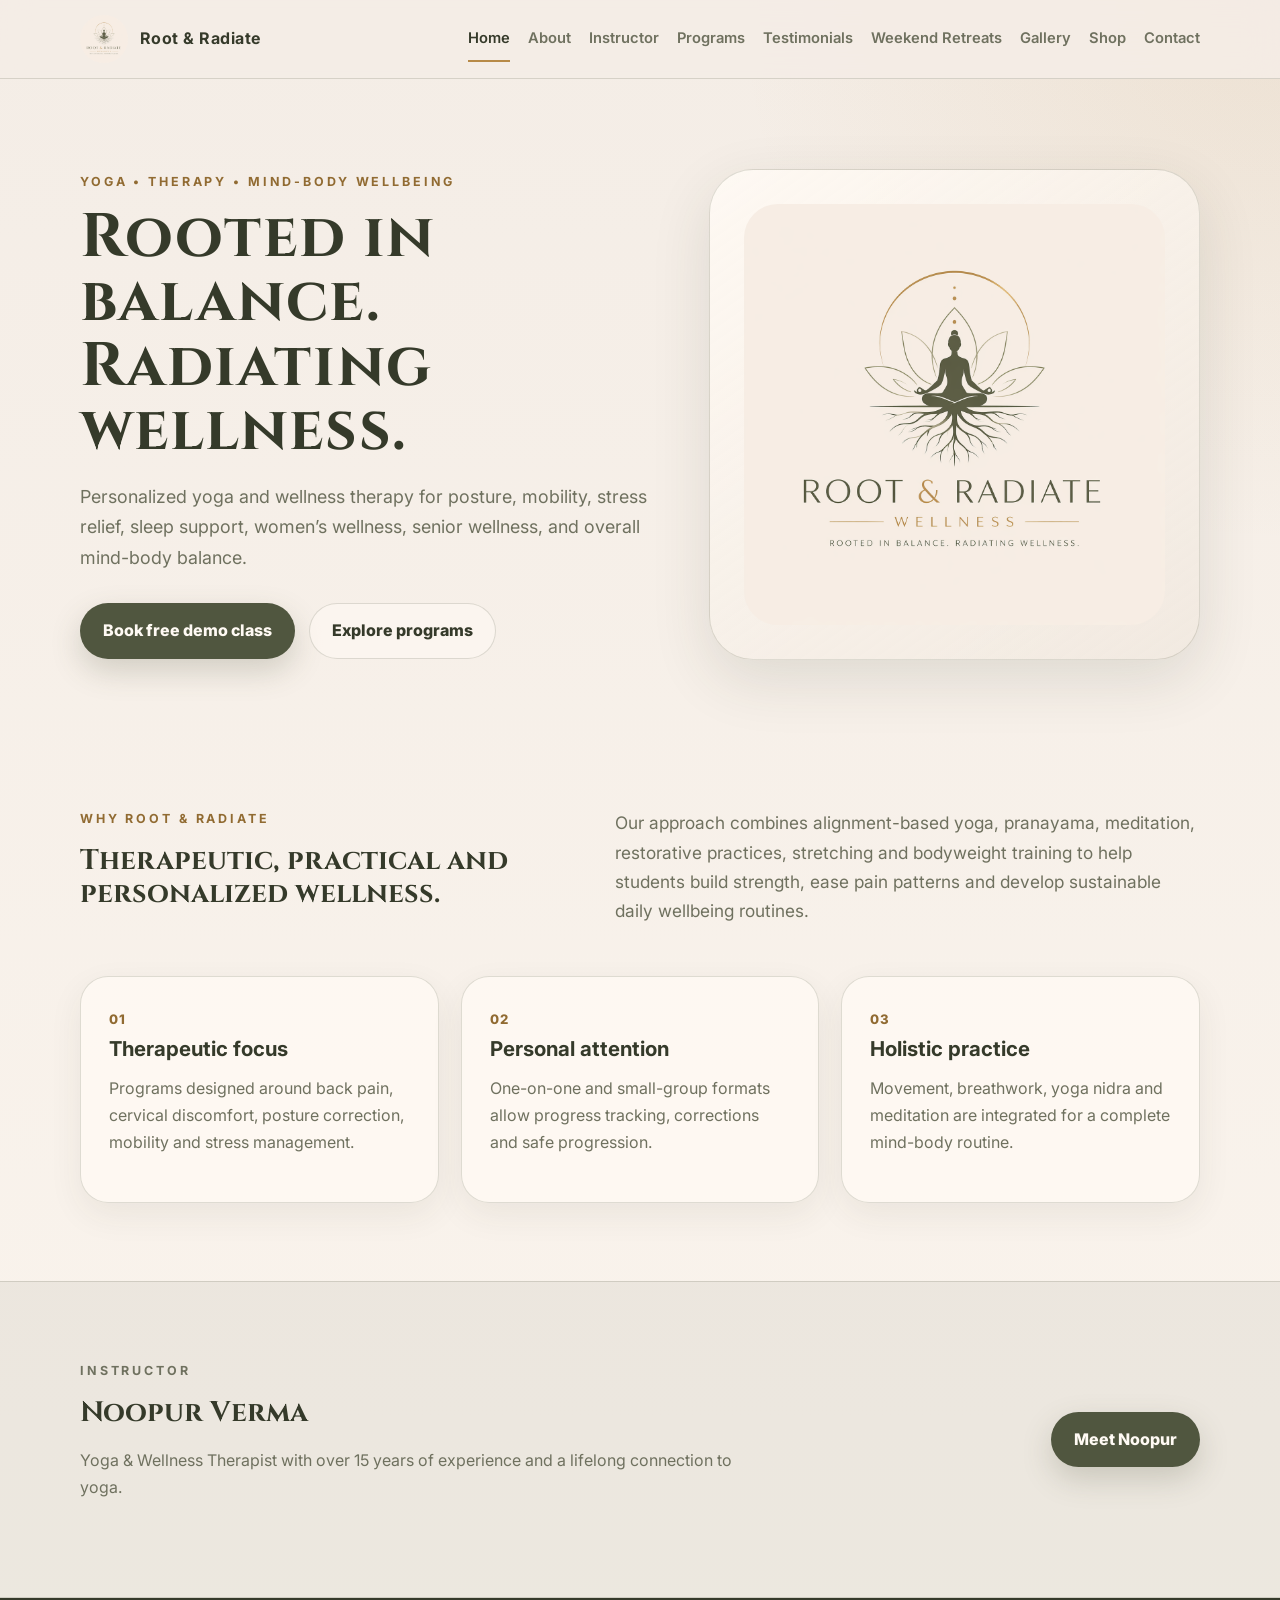
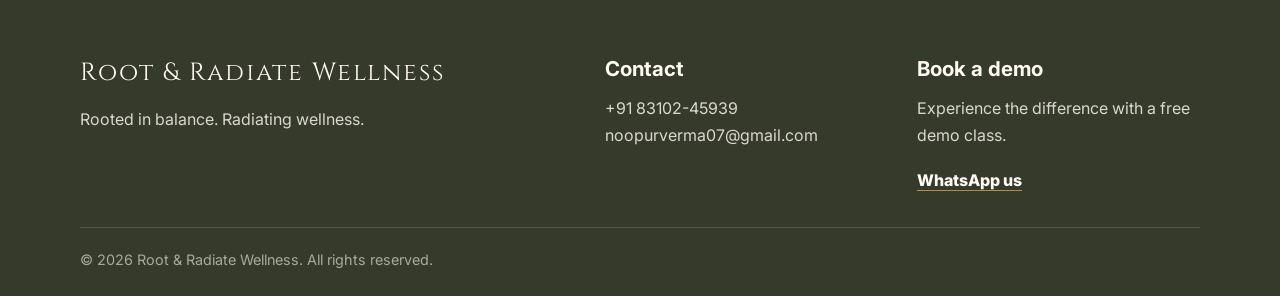
==== index.html @ 005d0e10 "RRW site" ====
<!doctype html>
<html lang="en">
<head>
  <meta charset="utf-8" />
  <meta name="viewport" content="width=device-width, initial-scale=1" />
  <title>Home | Root & Radiate Wellness</title>
  <meta name="description" content="Root & Radiate Wellness - therapeutic yoga and wellness therapy in Bangalore." />
  <link rel="preconnect" href="https://fonts.googleapis.com">
  <link rel="preconnect" href="https://fonts.gstatic.com" crossorigin>
  <link href="https://fonts.googleapis.com/css2?family=Cinzel:wght@400;500;600&family=Inter:wght@400;500;600;700&display=swap" rel="stylesheet">
  <link rel="icon" type="image/png" href="assets/logo.png" />
  <link rel="stylesheet" href="assets/styles.css" />
</head>
<body data-current-page="index.html">
  <header class="site-header">
    <div class="container nav-shell">
      <a class="brand" href="index.html" aria-label="Root & Radiate Wellness home">
        <img src="assets/logo.png" alt="Root & Radiate Wellness logo" />
        <span>Root & Radiate</span>
      </a>
      <button class="menu-toggle" type="button" aria-label="Toggle navigation" aria-expanded="false">
        <span></span><span></span><span></span>
      </button>
      <nav class="site-nav" aria-label="Primary navigation">
        <a class="nav-link" href="index.html" data-page="index.html">Home</a><a class="nav-link" href="about.html" data-page="about.html">About</a><a class="nav-link" href="instructor.html" data-page="instructor.html">Instructor</a><a class="nav-link" href="programs.html" data-page="programs.html">Programs</a><a class="nav-link" href="testimonials.html" data-page="testimonials.html">Testimonials</a><a class="nav-link" href="retreats.html" data-page="retreats.html">Weekend Retreats</a><a class="nav-link" href="gallery.html" data-page="gallery.html">Gallery</a><a class="nav-link" href="shop.html" data-page="shop.html">Shop</a><a class="nav-link" href="contact.html" data-page="contact.html">Contact</a>
      </nav>
    </div>
  </header>

  <main>
  <section class="hero section-large">
    <div class="container hero-grid">
      <div class="hero-copy reveal">
        <p class="eyebrow">Yoga • Therapy • Mind-body wellbeing</p>
        <h1>Rooted in balance. Radiating wellness.</h1>
        <p class="lead">Personalized yoga and wellness therapy for posture, mobility, stress relief, sleep support, women’s wellness, senior wellness, and overall mind-body balance.</p>
        <div class="button-row">
          <a class="btn primary" href="contact.html">Book free demo class</a>
          <a class="btn secondary" href="programs.html">Explore programs</a>
        </div>
      </div>
      <div class="hero-card reveal delay-1">
        <img src="assets/logo.png" alt="Root & Radiate Wellness brand mark" />
      </div>
    </div>
  </section>

  <section class="section">
    <div class="container split-intro">
      <div>
        <p class="eyebrow">Why Root & Radiate</p>
        <h2>Therapeutic, practical and personalized wellness.</h2>
      </div>
      <p>Our approach combines alignment-based yoga, pranayama, meditation, restorative practices, stretching and bodyweight training to help students build strength, ease pain patterns and develop sustainable daily wellbeing routines.</p>
    </div>
    <div class="container card-grid three">
      <article class="feature-card reveal"><span>01</span><h3>Therapeutic focus</h3><p>Programs designed around back pain, cervical discomfort, posture correction, mobility and stress management.</p></article>
      <article class="feature-card reveal delay-1"><span>02</span><h3>Personal attention</h3><p>One-on-one and small-group formats allow progress tracking, corrections and safe progression.</p></article>
      <article class="feature-card reveal delay-2"><span>03</span><h3>Holistic practice</h3><p>Movement, breathwork, yoga nidra and meditation are integrated for a complete mind-body routine.</p></article>
    </div>
  </section>

  <section class="section band">
    <div class="container band-grid">
      <div>
        <p class="eyebrow">Instructor</p>
        <h2>Noopur Verma</h2>
        <p>Yoga & Wellness Therapist with over 15 years of experience and a lifelong connection to yoga.</p>
      </div>
      <a class="btn primary" href="instructor.html">Meet Noopur</a>
    </div>
  </section>

  </main>

  <footer class="site-footer">
    <div class="container footer-grid">
      <div>
        <div class="footer-brand">Root & Radiate Wellness</div>
        <p>Rooted in balance. Radiating wellness.</p>
      </div>
      <div>
        <h3>Contact</h3>
        <p><a href="tel:+918310245939">+91 83102-45939</a><br><a href="mailto:noopurverma07@gmail.com">noopurverma07@gmail.com</a></p>
      </div>
      <div>
        <h3>Book a demo</h3>
        <p>Experience the difference with a free demo class.</p>
        <a class="footer-cta" href="https://wa.me/918310245939?text=Hi%20Noopur%2C%20I%20would%20like%20to%20book%20a%20free%20demo%20class." target="_blank" rel="noopener">WhatsApp us</a>
      </div>
    </div>
    <div class="container copyright">© <span id="year"></span> Root & Radiate Wellness. All rights reserved.</div>
  </footer>
  <script src="assets/script.js"></script>
</body>
</html>
---- assets/styles.css ----
:root {
  --bg: #f4ede6;
  --paper: #fffaf4;
  --paper-2: #efe6dc;
  --olive: #50563f;
  --olive-dark: #353a2a;
  --olive-soft: #dfe2d3;
  --gold: #b78a47;
  --gold-dark: #916b32;
  --text: #2d3027;
  --muted: #6f715f;
  --line: rgba(80, 86, 63, 0.18);
  --shadow: 0 20px 60px rgba(53, 58, 42, 0.12);
  --radius: 28px;
}

* { box-sizing: border-box; }
html { scroll-behavior: smooth; }
body {
  margin: 0;
  font-family: Inter, system-ui, -apple-system, BlinkMacSystemFont, "Segoe UI", sans-serif;
  color: var(--text);
  background:
    radial-gradient(circle at top right, rgba(183, 138, 71, 0.12), transparent 34rem),
    linear-gradient(180deg, var(--bg) 0%, #fbf5ee 100%);
  line-height: 1.7;
}
a { color: inherit; text-decoration: none; }
img { max-width: 100%; display: block; }
.container { width: min(1120px, calc(100% - 40px)); margin: 0 auto; }
.narrow { width: min(820px, calc(100% - 40px)); }

.site-header {
  position: sticky;
  top: 0;
  z-index: 20;
  background: rgba(244, 237, 230, 0.9);
  backdrop-filter: blur(16px);
  border-bottom: 1px solid var(--line);
}
.nav-shell { display: flex; align-items: center; justify-content: space-between; min-height: 78px; gap: 24px; }
.brand { display: flex; align-items: center; gap: 12px; font-weight: 700; color: var(--olive-dark); }
.brand img { width: 48px; height: 48px; object-fit: contain; border-radius: 50%; }
.brand span { letter-spacing: .03em; }
.site-nav { display: flex; align-items: center; gap: 18px; }
.nav-link { font-size: 0.92rem; color: var(--muted); font-weight: 600; position: relative; }
.nav-link:hover, .nav-link.active { color: var(--olive-dark); }
.nav-link.active::after {
  content: ""; position: absolute; left: 0; right: 0; bottom: -10px; height: 2px; background: var(--gold);
}
.menu-toggle { display: none; border: 0; background: transparent; cursor: pointer; padding: 8px; }
.menu-toggle span { display: block; width: 24px; height: 2px; background: var(--olive); margin: 5px 0; }

.section-large { padding: 90px 0 70px; }
.section { padding: 78px 0; }
.hero-grid { display: grid; grid-template-columns: 1.08fr .92fr; align-items: center; gap: 52px; }
.hero-copy h1, .page-hero h1, h2 {
  font-family: Cinzel, Georgia, serif;
  color: var(--olive-dark);
  line-height: 1.1;
  margin: 0 0 18px;
}
.hero-copy h1 { font-size: clamp(3rem, 8vw, 6.8rem); letter-spacing: .03em; }
.page-hero h1 { font-size: clamp(2.5rem, 6vw, 5.5rem); letter-spacing: .03em; }
h2 { font-size: clamp(1.8rem, 3vw, 3rem); }
h3 { color: var(--olive-dark); margin: 0 0 8px; font-size: 1.12rem; }
p { margin: 0 0 18px; }
.lead { font-size: clamp(1.08rem, 2vw, 1.28rem); color: var(--muted); max-width: 720px; }
.eyebrow { text-transform: uppercase; letter-spacing: .23em; font-size: .78rem; color: var(--gold-dark); font-weight: 700; margin-bottom: 14px; }
.button-row { display: flex; gap: 14px; flex-wrap: wrap; margin-top: 30px; }
.btn { display: inline-flex; align-items: center; justify-content: center; border-radius: 999px; padding: 13px 22px; font-weight: 800; transition: .25s ease; border: 1px solid transparent; }
.btn.primary { background: var(--olive); color: #fffaf4; box-shadow: 0 12px 30px rgba(80, 86, 63, .22); }
.btn.primary:hover { background: var(--olive-dark); transform: translateY(-2px); }
.btn.secondary { color: var(--olive-dark); border-color: var(--line); background: rgba(255, 250, 244, .55); }
.btn.secondary:hover { border-color: var(--gold); transform: translateY(-2px); }
.btn.full { width: 100%; }
.hero-card {
  border: 1px solid var(--line);
  background: linear-gradient(145deg, rgba(255,250,244,.9), rgba(239,230,220,.65));
  border-radius: 44px;
  padding: 34px;
  box-shadow: var(--shadow);
}
.hero-card img { border-radius: 34px; }

.page-hero { padding: 92px 0 54px; text-align: center; }
.page-hero .lead { margin-inline: auto; }
.split-intro { display: grid; grid-template-columns: .9fr 1.1fr; gap: 56px; align-items: start; margin-bottom: 32px; }
.split-intro > p { color: var(--muted); font-size: 1.08rem; }
.card-grid { display: grid; gap: 22px; }
.card-grid.three { grid-template-columns: repeat(3, 1fr); }
.card-grid.two { grid-template-columns: repeat(2, 1fr); }
.feature-card, .testimonial-card, .retreat-card, .shop-card, .content-panel, .profile-card, .contact-form, .note-box {
  background: rgba(255,250,244,.78);
  border: 1px solid var(--line);
  border-radius: var(--radius);
  padding: 28px;
  box-shadow: 0 12px 34px rgba(53, 58, 42, .07);
}
.feature-card span, .shop-card span { color: var(--gold-dark); font-weight: 800; letter-spacing: .08em; font-size: .82rem; text-transform: uppercase; }
.feature-card p, .testimonial-card p, .retreat-card p, .shop-card p, .content-panel p { color: var(--muted); }
.band { background: rgba(80, 86, 63, .08); border-top: 1px solid var(--line); border-bottom: 1px solid var(--line); }
.band-grid { display: flex; align-items: center; justify-content: space-between; gap: 24px; }
.band-grid p { color: var(--muted); max-width: 680px; }
.content-grid { display: grid; grid-template-columns: 1fr 1fr; gap: 26px; align-items: start; }
.content-panel.soft { background: rgba(223, 226, 211, .52); }
.check-list { margin: 0; padding: 0; list-style: none; }
.check-list li { padding: 10px 0 10px 34px; position: relative; border-bottom: 1px solid var(--line); }
.check-list li::before { content: "•"; color: var(--gold); font-size: 2rem; position: absolute; left: 4px; top: -2px; }
.instructor-grid { grid-template-columns: .78fr 1.22fr; }
.profile-card { text-align: center; position: sticky; top: 104px; }
.profile-card img { width: 220px; margin: 0 auto 24px; border-radius: 28px; }
.pill-wrap { display: flex; gap: 10px; flex-wrap: wrap; margin: 12px 0 28px; }
.pill-wrap span { border: 1px solid var(--line); background: rgba(244,237,230,.75); border-radius: 999px; padding: 8px 12px; color: var(--olive-dark); font-size: .92rem; }
.program-list { display: grid; gap: 18px; }
.program-card { display: flex; align-items: center; justify-content: space-between; gap: 28px; padding: 28px; border-radius: var(--radius); background: rgba(255,250,244,.82); border: 1px solid var(--line); box-shadow: 0 12px 30px rgba(53, 58, 42, .06); }
.program-card p { color: var(--muted); margin-bottom: 0; }
.program-card a { color: var(--gold-dark); font-weight: 800; white-space: nowrap; }
.testimonial-card p { font-size: 1.08rem; }
.testimonial-card span { color: var(--gold-dark); font-weight: 700; }
.note-box { margin-top: 24px; color: var(--muted); }
.shop-grid { display: grid; grid-template-columns: repeat(3, 1fr); gap: 22px; }
.shop-card small { display: block; color: var(--olive-dark); font-weight: 700; margin-top: 14px; }
.shop-card.phase { background: rgba(223, 226, 211, .52); }
.contact-grid { display: grid; grid-template-columns: .9fr 1.1fr; gap: 28px; }
.contact-list { display: grid; gap: 12px; margin-top: 28px; }
.contact-list a { padding: 18px; border: 1px solid var(--line); border-radius: 18px; background: rgba(244,237,230,.55); display: flex; justify-content: space-between; gap: 16px; }
.contact-list span { color: var(--muted); }
.contact-form { display: grid; gap: 16px; }
label { display: grid; gap: 7px; color: var(--olive-dark); font-weight: 800; }
input, textarea, select { width: 100%; border: 1px solid var(--line); border-radius: 16px; padding: 13px 14px; background: #fffaf4; color: var(--text); font: inherit; }
input:focus, textarea:focus, select:focus { outline: 2px solid rgba(183, 138, 71, .28); border-color: var(--gold); }
.site-footer { background: var(--olive-dark); color: rgba(255,250,244,.82); padding: 54px 0 24px; }
.footer-grid { display: grid; grid-template-columns: 1.4fr .8fr .8fr; gap: 30px; }
.footer-brand { font-family: Cinzel, Georgia, serif; color: #fffaf4; font-size: 1.55rem; letter-spacing: .08em; margin-bottom: 12px; }
.site-footer h3 { color: #fffaf4; }
.footer-cta { color: #fffaf4; border-bottom: 1px solid var(--gold); font-weight: 800; }
.copyright { border-top: 1px solid rgba(255,250,244,.14); margin-top: 32px; padding-top: 20px; color: rgba(255,250,244,.58); font-size: .9rem; }
.reveal { opacity: 0; transform: translateY(18px); transition: opacity .65s ease, transform .65s ease; }
.reveal.visible { opacity: 1; transform: translateY(0); }
.delay-1 { transition-delay: .12s; }
.delay-2 { transition-delay: .22s; }

@media (max-width: 920px) {
  .menu-toggle { display: block; }
  .site-nav { position: absolute; left: 20px; right: 20px; top: 78px; display: none; flex-direction: column; align-items: stretch; padding: 18px; background: #fffaf4; border: 1px solid var(--line); border-radius: 22px; box-shadow: var(--shadow); }
  .site-nav.open { display: flex; }
  .nav-link { padding: 10px 8px; }
  .nav-link.active::after { display: none; }
  .hero-grid, .split-intro, .content-grid, .instructor-grid, .contact-grid { grid-template-columns: 1fr; }
  .card-grid.three, .shop-grid { grid-template-columns: 1fr 1fr; }
  .profile-card { position: static; }
}
@media (max-width: 640px) {
  .container, .narrow { width: min(100% - 28px, 1120px); }
  .section-large { padding: 54px 0; }
  .section { padding: 54px 0; }
  .page-hero { padding: 64px 0 34px; }
  .hero-copy h1 { font-size: 3rem; }
  .button-row, .band-grid, .program-card, .contact-list a { flex-direction: column; align-items: stretch; }
  .card-grid.two, .card-grid.three, .shop-grid, .footer-grid { grid-template-columns: 1fr; }
  .hero-card { padding: 18px; border-radius: 28px; }
  .hero-card img { border-radius: 22px; }
}


/* Gallery page */
.gallery-grid {
  display: grid;
  grid-template-columns: repeat(3, 1fr);
  gap: 22px;
}
.gallery-card {
  overflow: hidden;
  border-radius: var(--radius);
  border: 1px solid var(--line);
  background: rgba(255,250,244,.82);
  box-shadow: 0 12px 34px rgba(53, 58, 42, .07);
}
.gallery-card.large {
  grid-column: span 2;
}
.gallery-placeholder {
  min-height: 260px;
  display: grid;
  place-items: center;
  background:
    radial-gradient(circle at 30% 20%, rgba(183,138,71,.28), transparent 32%),
    linear-gradient(135deg, rgba(80,86,63,.22), rgba(244,237,230,.8));
  color: var(--olive-dark);
  font-family: Cinzel, Georgia, serif;
  font-size: clamp(1.4rem, 3vw, 2.4rem);
  letter-spacing: .08em;
  text-align: center;
  padding: 24px;
}
.gallery-placeholder.soft {
  background:
    radial-gradient(circle at 70% 18%, rgba(80,86,63,.18), transparent 34%),
    linear-gradient(135deg, rgba(244,237,230,.9), rgba(223,226,211,.68));
}
.gallery-caption {
  padding: 24px;
}
.gallery-caption p {
  color: var(--muted);
  margin-bottom: 0;
}
@media (max-width: 920px) {
  .gallery-grid { grid-template-columns: repeat(2, 1fr); }
  .gallery-card.large { grid-column: span 1; }
}
@media (max-width: 640px) {
  .gallery-grid { grid-template-columns: 1fr; }
  .gallery-placeholder { min-height: 210px; }
}

/* === Heading size override === */

.hero-copy h1 {
  font-size: clamp(2.2rem, 4.8vw, 4rem) !important;
  line-height: 1.05;
  letter-spacing: 0.02em;
}

.page-hero h1 {
  font-size: clamp(1.85rem, 3.4vw, 2.8rem) !important;
  line-height: 1.12;
  letter-spacing: 0.02em;
  max-width: 760px;
  margin-left: auto;
  margin-right: auto;
}

h1 {
  font-size: clamp(1.85rem, 3.4vw, 2.8rem);
}

h2 {
  font-size: clamp(1.45rem, 2.2vw, 2rem) !important;
  line-height: 1.18;
}

h3 {
  font-size: clamp(1.15rem, 1.6vw, 1.45rem);
}

.lead {
  font-size: clamp(1rem, 1.4vw, 1.2rem);
}

@media (max-width: 640px) {
  .hero-copy h1 {
    font-size: 2.15rem !important;
  }

  .page-hero h1,
  h1 {
    font-size: 1.8rem !important;
  }

  h2 {
    font-size: 1.45rem !important;
  }

  h3 {
    font-size: 1.15rem;
  }
}

/* Real photo gallery */
.gallery-section-head {
  display: flex;
  justify-content: space-between;
  gap: 24px;
  align-items: end;
  margin-bottom: 32px;
}

.gallery-section-head p {
  max-width: 780px;
  color: var(--muted);
}

.gallery-count {
  flex: 0 0 auto;
  border: 1px solid var(--line);
  border-radius: 999px;
  padding: 10px 16px;
  color: var(--olive-dark);
  background: rgba(255, 250, 244, 0.82);
  font-weight: 600;
}

.gallery-photo-grid {
  display: grid;
  grid-template-columns: repeat(4, 1fr);
  gap: 18px;
}

.photo-card {
  margin: 0;
  overflow: hidden;
  border-radius: 24px;
  border: 1px solid var(--line);
  background: rgba(255, 250, 244, 0.88);
  box-shadow: 0 12px 28px rgba(53, 58, 42, 0.07);
}

.photo-button {
  width: 100%;
  display: block;
  padding: 0;
  border: 0;
  background: transparent;
  cursor: pointer;
  overflow: hidden;
}

.photo-card img {
  width: 100%;
  aspect-ratio: 4 / 5;
  object-fit: cover;
  display: block;
  transition: transform 0.35s ease, filter 0.35s ease;
}

.photo-card:hover img {
  transform: scale(1.045);
  filter: brightness(0.96);
}

.photo-card figcaption {
  padding: 12px 14px 14px;
  font-size: 0.9rem;
  color: var(--muted);
}

.gallery-lightbox {
  position: fixed;
  inset: 0;
  z-index: 999;
  display: none;
  align-items: center;
  justify-content: center;
  padding: 72px 24px 32px;
  background: rgba(28, 31, 24, 0.86);
}

.gallery-lightbox.active {
  display: flex;
}

.gallery-lightbox figure {
  margin: 0;
  max-width: min(92vw, 980px);
  max-height: 86vh;
  text-align: center;
}

.gallery-lightbox img {
  max-width: 100%;
  max-height: 78vh;
  object-fit: contain;
  border-radius: 24px;
  box-shadow: 0 24px 70px rgba(0, 0, 0, 0.35);
}

.gallery-lightbox figcaption {
  margin-top: 14px;
  color: #fffaf4;
  font-size: 0.95rem;
}

.lightbox-close,
.lightbox-nav {
  position: absolute;
  border: 1px solid rgba(255, 250, 244, 0.35);
  background: rgba(255, 250, 244, 0.12);
  color: #fffaf4;
  cursor: pointer;
  transition: background 0.2s ease, transform 0.2s ease;
}

.lightbox-close:hover,
.lightbox-nav:hover {
  background: rgba(255, 250, 244, 0.22);
  transform: scale(1.04);
}

.lightbox-close {
  top: 22px;
  right: 24px;
  width: 44px;
  height: 44px;
  border-radius: 50%;
  font-size: 2rem;
  line-height: 1;
}

.lightbox-nav {
  top: 50%;
  transform: translateY(-50%);
  width: 48px;
  height: 64px;
  border-radius: 999px;
  font-size: 3rem;
  line-height: 1;
}

.lightbox-nav:hover {
  transform: translateY(-50%) scale(1.04);
}

.lightbox-prev {
  left: 24px;
}

.lightbox-next {
  right: 24px;
}

.no-scroll {
  overflow: hidden;
}

@media (max-width: 980px) {
  .gallery-photo-grid {
    grid-template-columns: repeat(3, 1fr);
  }
}

@media (max-width: 720px) {
  .gallery-section-head {
    flex-direction: column;
    align-items: flex-start;
  }

  .gallery-photo-grid {
    grid-template-columns: repeat(2, 1fr);
    gap: 14px;
  }

  .photo-card {
    border-radius: 18px;
  }

  .photo-card figcaption {
    font-size: 0.82rem;
  }

  .lightbox-nav {
    width: 42px;
    height: 54px;
    font-size: 2.5rem;
  }

  .lightbox-prev {
    left: 10px;
  }

  .lightbox-next {
    right: 10px;
  }
}

@media (max-width: 460px) {
  .gallery-photo-grid {
    grid-template-columns: 1fr;
  }
}

/* === End heading size override === */
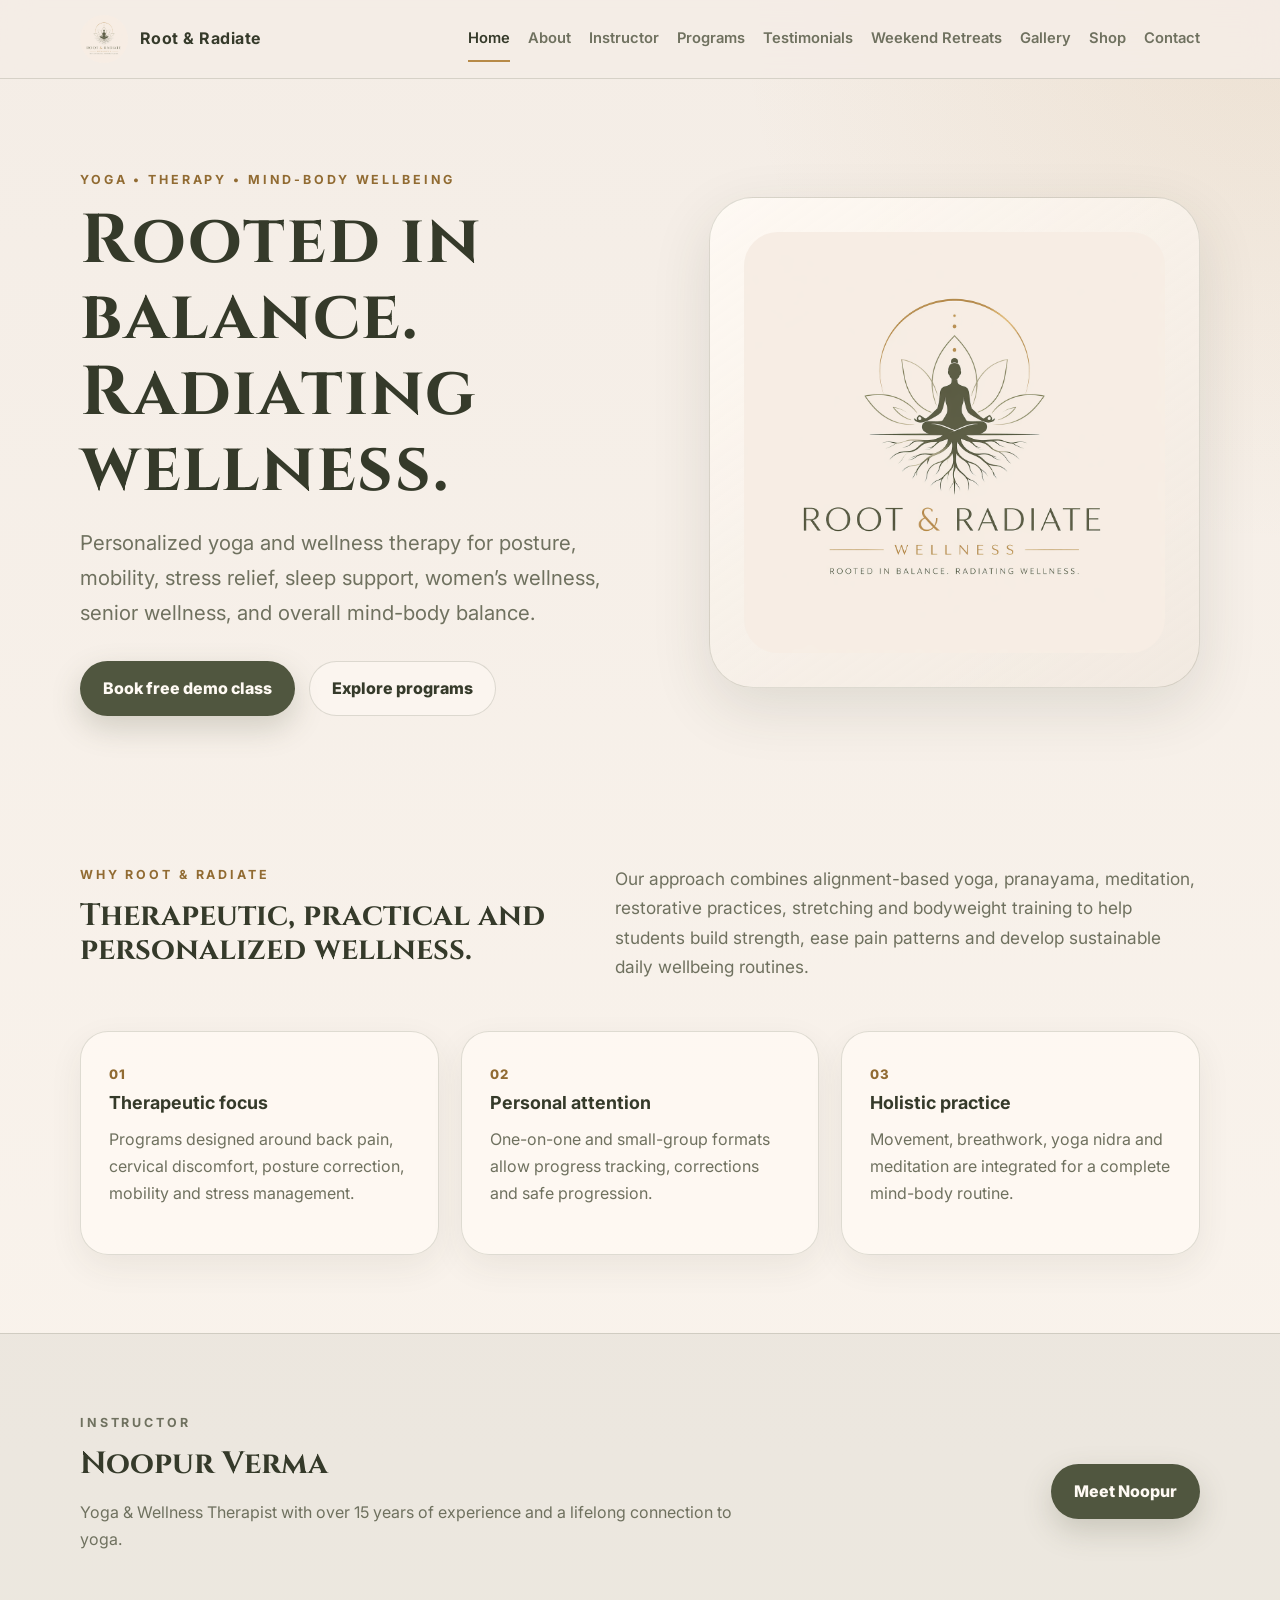
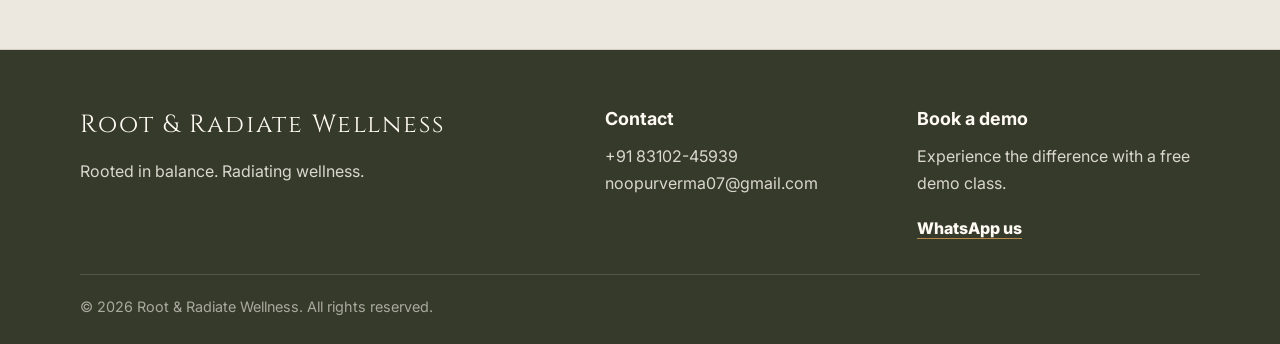
==== commit e81afa2e: "fixing google search" ====
--- a/index.html
+++ b/index.html
@@ -5,6 +5,8 @@
   <meta name="viewport" content="width=device-width, initial-scale=1" />
   <title>Home | Root & Radiate Wellness</title>
   <meta name="description" content="Root & Radiate Wellness - therapeutic yoga and wellness therapy in Bangalore." />
+  <meta name="robots" content="index, follow">
+  <link rel="canonical" href="https://www.rootandradiatewellness.com/">
   <link rel="preconnect" href="https://fonts.googleapis.com">
   <link rel="preconnect" href="https://fonts.gstatic.com" crossorigin>
   <link href="https://fonts.googleapis.com/css2?family=Cinzel:wght@400;500;600&family=Inter:wght@400;500;600;700&display=swap" rel="stylesheet">
--- a/assets/styles.css
+++ b/assets/styles.css
@@ -1,4 +1,3 @@
-
 :root {
   --bg: #f4ede6;
   --paper: #fffaf4;
@@ -15,8 +14,14 @@
   --radius: 28px;
 }
 
-* { box-sizing: border-box; }
-html { scroll-behavior: smooth; }
+* {
+  box-sizing: border-box;
+}
+
+html {
+  scroll-behavior: smooth;
+}
+
 body {
   margin: 0;
   font-family: Inter, system-ui, -apple-system, BlinkMacSystemFont, "Segoe UI", sans-serif;
@@ -26,10 +31,25 @@
     linear-gradient(180deg, var(--bg) 0%, #fbf5ee 100%);
   line-height: 1.7;
 }
-a { color: inherit; text-decoration: none; }
-img { max-width: 100%; display: block; }
-.container { width: min(1120px, calc(100% - 40px)); margin: 0 auto; }
-.narrow { width: min(820px, calc(100% - 40px)); }
+
+a {
+  color: inherit;
+  text-decoration: none;
+}
+
+img {
+  max-width: 100%;
+  display: block;
+}
+
+.container {
+  width: min(1120px, calc(100% - 40px));
+  margin: 0 auto;
+}
+
+.narrow {
+  width: min(820px, calc(100% - 40px));
+}
 
 .site-header {
   position: sticky;
@@ -39,234 +59,463 @@
   backdrop-filter: blur(16px);
   border-bottom: 1px solid var(--line);
 }
-.nav-shell { display: flex; align-items: center; justify-content: space-between; min-height: 78px; gap: 24px; }
-.brand { display: flex; align-items: center; gap: 12px; font-weight: 700; color: var(--olive-dark); }
-.brand img { width: 48px; height: 48px; object-fit: contain; border-radius: 50%; }
-.brand span { letter-spacing: .03em; }
-.site-nav { display: flex; align-items: center; gap: 18px; }
-.nav-link { font-size: 0.92rem; color: var(--muted); font-weight: 600; position: relative; }
-.nav-link:hover, .nav-link.active { color: var(--olive-dark); }
+
+.nav-shell {
+  display: flex;
+  align-items: center;
+  justify-content: space-between;
+  min-height: 78px;
+  gap: 24px;
+}
+
+.brand {
+  display: flex;
+  align-items: center;
+  gap: 12px;
+  font-weight: 700;
+  color: var(--olive-dark);
+}
+
+.brand img {
+  width: 48px;
+  height: 48px;
+  object-fit: contain;
+  border-radius: 50%;
+}
+
+.brand span {
+  letter-spacing: 0.03em;
+}
+
+.site-nav {
+  display: flex;
+  align-items: center;
+  gap: 18px;
+}
+
+.nav-link {
+  font-size: 0.92rem;
+  color: var(--muted);
+  font-weight: 600;
+  position: relative;
+}
+
+.nav-link:hover,
+.nav-link.active {
+  color: var(--olive-dark);
+}
+
 .nav-link.active::after {
-  content: ""; position: absolute; left: 0; right: 0; bottom: -10px; height: 2px; background: var(--gold);
-}
-.menu-toggle { display: none; border: 0; background: transparent; cursor: pointer; padding: 8px; }
-.menu-toggle span { display: block; width: 24px; height: 2px; background: var(--olive); margin: 5px 0; }
-
-.section-large { padding: 90px 0 70px; }
-.section { padding: 78px 0; }
-.hero-grid { display: grid; grid-template-columns: 1.08fr .92fr; align-items: center; gap: 52px; }
-.hero-copy h1, .page-hero h1, h2 {
+  content: "";
+  position: absolute;
+  left: 0;
+  right: 0;
+  bottom: -10px;
+  height: 2px;
+  background: var(--gold);
+}
+
+.menu-toggle {
+  display: none;
+  border: 0;
+  background: transparent;
+  cursor: pointer;
+  padding: 8px;
+}
+
+.menu-toggle span {
+  display: block;
+  width: 24px;
+  height: 2px;
+  background: var(--olive);
+  margin: 5px 0;
+}
+
+.section-large {
+  padding: 90px 0 70px;
+}
+
+.section {
+  padding: 78px 0;
+}
+
+.hero-grid {
+  display: grid;
+  grid-template-columns: 1.08fr 0.92fr;
+  align-items: center;
+  gap: 52px;
+}
+
+.hero-copy h1,
+.page-hero h1,
+h2 {
   font-family: Cinzel, Georgia, serif;
   color: var(--olive-dark);
   line-height: 1.1;
   margin: 0 0 18px;
 }
-.hero-copy h1 { font-size: clamp(3rem, 8vw, 6.8rem); letter-spacing: .03em; }
-.page-hero h1 { font-size: clamp(2.5rem, 6vw, 5.5rem); letter-spacing: .03em; }
-h2 { font-size: clamp(1.8rem, 3vw, 3rem); }
-h3 { color: var(--olive-dark); margin: 0 0 8px; font-size: 1.12rem; }
-p { margin: 0 0 18px; }
-.lead { font-size: clamp(1.08rem, 2vw, 1.28rem); color: var(--muted); max-width: 720px; }
-.eyebrow { text-transform: uppercase; letter-spacing: .23em; font-size: .78rem; color: var(--gold-dark); font-weight: 700; margin-bottom: 14px; }
-.button-row { display: flex; gap: 14px; flex-wrap: wrap; margin-top: 30px; }
-.btn { display: inline-flex; align-items: center; justify-content: center; border-radius: 999px; padding: 13px 22px; font-weight: 800; transition: .25s ease; border: 1px solid transparent; }
-.btn.primary { background: var(--olive); color: #fffaf4; box-shadow: 0 12px 30px rgba(80, 86, 63, .22); }
-.btn.primary:hover { background: var(--olive-dark); transform: translateY(-2px); }
-.btn.secondary { color: var(--olive-dark); border-color: var(--line); background: rgba(255, 250, 244, .55); }
-.btn.secondary:hover { border-color: var(--gold); transform: translateY(-2px); }
-.btn.full { width: 100%; }
+
+.hero-copy h1 {
+  font-size: clamp(2.4rem, 5.4vw, 4.6rem);
+  letter-spacing: 0.025em;
+}
+
+.page-hero h1 {
+  font-size: clamp(2rem, 4vw, 3.35rem);
+  letter-spacing: 0.025em;
+  max-width: 780px;
+  margin-left: auto;
+  margin-right: auto;
+}
+
+h2 {
+  font-size: clamp(1.55rem, 2.4vw, 2.25rem);
+}
+
+h3 {
+  color: var(--olive-dark);
+  margin: 0 0 8px;
+  font-size: 1.12rem;
+}
+
+p {
+  margin: 0 0 18px;
+}
+
+.lead {
+  font-size: clamp(1.08rem, 2vw, 1.28rem);
+  color: var(--muted);
+  max-width: 720px;
+}
+
+.eyebrow {
+  text-transform: uppercase;
+  letter-spacing: 0.23em;
+  font-size: 0.78rem;
+  color: var(--gold-dark);
+  font-weight: 700;
+  margin-bottom: 14px;
+}
+
+.button-row {
+  display: flex;
+  gap: 14px;
+  flex-wrap: wrap;
+  margin-top: 30px;
+}
+
+.btn {
+  display: inline-flex;
+  align-items: center;
+  justify-content: center;
+  border-radius: 999px;
+  padding: 13px 22px;
+  font-weight: 800;
+  transition: 0.25s ease;
+  border: 1px solid transparent;
+}
+
+.btn.primary {
+  background: var(--olive);
+  color: #fffaf4;
+  box-shadow: 0 12px 30px rgba(80, 86, 63, 0.22);
+}
+
+.btn.primary:hover {
+  background: var(--olive-dark);
+  transform: translateY(-2px);
+}
+
+.btn.secondary {
+  color: var(--olive-dark);
+  border-color: var(--line);
+  background: rgba(255, 250, 244, 0.55);
+}
+
+.btn.secondary:hover {
+  border-color: var(--gold);
+  transform: translateY(-2px);
+}
+
+.btn.full {
+  width: 100%;
+}
+
 .hero-card {
   border: 1px solid var(--line);
-  background: linear-gradient(145deg, rgba(255,250,244,.9), rgba(239,230,220,.65));
+  background: linear-gradient(145deg, rgba(255, 250, 244, 0.9), rgba(239, 230, 220, 0.65));
   border-radius: 44px;
   padding: 34px;
   box-shadow: var(--shadow);
 }
-.hero-card img { border-radius: 34px; }
-
-.page-hero { padding: 92px 0 54px; text-align: center; }
-.page-hero .lead { margin-inline: auto; }
-.split-intro { display: grid; grid-template-columns: .9fr 1.1fr; gap: 56px; align-items: start; margin-bottom: 32px; }
-.split-intro > p { color: var(--muted); font-size: 1.08rem; }
-.card-grid { display: grid; gap: 22px; }
-.card-grid.three { grid-template-columns: repeat(3, 1fr); }
-.card-grid.two { grid-template-columns: repeat(2, 1fr); }
-.feature-card, .testimonial-card, .retreat-card, .shop-card, .content-panel, .profile-card, .contact-form, .note-box {
-  background: rgba(255,250,244,.78);
+
+.hero-card img {
+  border-radius: 34px;
+}
+
+.page-hero {
+  padding: 92px 0 54px;
+  text-align: center;
+}
+
+.page-hero .lead {
+  margin-inline: auto;
+}
+
+.split-intro {
+  display: grid;
+  grid-template-columns: 0.9fr 1.1fr;
+  gap: 56px;
+  align-items: start;
+  margin-bottom: 32px;
+}
+
+.split-intro > p {
+  color: var(--muted);
+  font-size: 1.08rem;
+}
+
+.card-grid {
+  display: grid;
+  gap: 22px;
+}
+
+.card-grid.three {
+  grid-template-columns: repeat(3, 1fr);
+}
+
+.card-grid.two {
+  grid-template-columns: repeat(2, 1fr);
+}
+
+.feature-card,
+.testimonial-card,
+.retreat-card,
+.shop-card,
+.content-panel,
+.profile-card,
+.contact-form,
+.note-box {
+  background: rgba(255, 250, 244, 0.78);
   border: 1px solid var(--line);
   border-radius: var(--radius);
   padding: 28px;
-  box-shadow: 0 12px 34px rgba(53, 58, 42, .07);
-}
-.feature-card span, .shop-card span { color: var(--gold-dark); font-weight: 800; letter-spacing: .08em; font-size: .82rem; text-transform: uppercase; }
-.feature-card p, .testimonial-card p, .retreat-card p, .shop-card p, .content-panel p { color: var(--muted); }
-.band { background: rgba(80, 86, 63, .08); border-top: 1px solid var(--line); border-bottom: 1px solid var(--line); }
-.band-grid { display: flex; align-items: center; justify-content: space-between; gap: 24px; }
-.band-grid p { color: var(--muted); max-width: 680px; }
-.content-grid { display: grid; grid-template-columns: 1fr 1fr; gap: 26px; align-items: start; }
-.content-panel.soft { background: rgba(223, 226, 211, .52); }
-.check-list { margin: 0; padding: 0; list-style: none; }
-.check-list li { padding: 10px 0 10px 34px; position: relative; border-bottom: 1px solid var(--line); }
-.check-list li::before { content: "•"; color: var(--gold); font-size: 2rem; position: absolute; left: 4px; top: -2px; }
-.instructor-grid { grid-template-columns: .78fr 1.22fr; }
-.profile-card { text-align: center; position: sticky; top: 104px; }
-.profile-card img { width: 220px; margin: 0 auto 24px; border-radius: 28px; }
-.pill-wrap { display: flex; gap: 10px; flex-wrap: wrap; margin: 12px 0 28px; }
-.pill-wrap span { border: 1px solid var(--line); background: rgba(244,237,230,.75); border-radius: 999px; padding: 8px 12px; color: var(--olive-dark); font-size: .92rem; }
-.program-list { display: grid; gap: 18px; }
-.program-card { display: flex; align-items: center; justify-content: space-between; gap: 28px; padding: 28px; border-radius: var(--radius); background: rgba(255,250,244,.82); border: 1px solid var(--line); box-shadow: 0 12px 30px rgba(53, 58, 42, .06); }
-.program-card p { color: var(--muted); margin-bottom: 0; }
-.program-card a { color: var(--gold-dark); font-weight: 800; white-space: nowrap; }
-.testimonial-card p { font-size: 1.08rem; }
-.testimonial-card span { color: var(--gold-dark); font-weight: 700; }
-.note-box { margin-top: 24px; color: var(--muted); }
-.shop-grid { display: grid; grid-template-columns: repeat(3, 1fr); gap: 22px; }
-.shop-card small { display: block; color: var(--olive-dark); font-weight: 700; margin-top: 14px; }
-.shop-card.phase { background: rgba(223, 226, 211, .52); }
-.contact-grid { display: grid; grid-template-columns: .9fr 1.1fr; gap: 28px; }
-.contact-list { display: grid; gap: 12px; margin-top: 28px; }
-.contact-list a { padding: 18px; border: 1px solid var(--line); border-radius: 18px; background: rgba(244,237,230,.55); display: flex; justify-content: space-between; gap: 16px; }
-.contact-list span { color: var(--muted); }
-.contact-form { display: grid; gap: 16px; }
-label { display: grid; gap: 7px; color: var(--olive-dark); font-weight: 800; }
-input, textarea, select { width: 100%; border: 1px solid var(--line); border-radius: 16px; padding: 13px 14px; background: #fffaf4; color: var(--text); font: inherit; }
-input:focus, textarea:focus, select:focus { outline: 2px solid rgba(183, 138, 71, .28); border-color: var(--gold); }
-.site-footer { background: var(--olive-dark); color: rgba(255,250,244,.82); padding: 54px 0 24px; }
-.footer-grid { display: grid; grid-template-columns: 1.4fr .8fr .8fr; gap: 30px; }
-.footer-brand { font-family: Cinzel, Georgia, serif; color: #fffaf4; font-size: 1.55rem; letter-spacing: .08em; margin-bottom: 12px; }
-.site-footer h3 { color: #fffaf4; }
-.footer-cta { color: #fffaf4; border-bottom: 1px solid var(--gold); font-weight: 800; }
-.copyright { border-top: 1px solid rgba(255,250,244,.14); margin-top: 32px; padding-top: 20px; color: rgba(255,250,244,.58); font-size: .9rem; }
-.reveal { opacity: 0; transform: translateY(18px); transition: opacity .65s ease, transform .65s ease; }
-.reveal.visible { opacity: 1; transform: translateY(0); }
-.delay-1 { transition-delay: .12s; }
-.delay-2 { transition-delay: .22s; }
-
-@media (max-width: 920px) {
-  .menu-toggle { display: block; }
-  .site-nav { position: absolute; left: 20px; right: 20px; top: 78px; display: none; flex-direction: column; align-items: stretch; padding: 18px; background: #fffaf4; border: 1px solid var(--line); border-radius: 22px; box-shadow: var(--shadow); }
-  .site-nav.open { display: flex; }
-  .nav-link { padding: 10px 8px; }
-  .nav-link.active::after { display: none; }
-  .hero-grid, .split-intro, .content-grid, .instructor-grid, .contact-grid { grid-template-columns: 1fr; }
-  .card-grid.three, .shop-grid { grid-template-columns: 1fr 1fr; }
-  .profile-card { position: static; }
-}
-@media (max-width: 640px) {
-  .container, .narrow { width: min(100% - 28px, 1120px); }
-  .section-large { padding: 54px 0; }
-  .section { padding: 54px 0; }
-  .page-hero { padding: 64px 0 34px; }
-  .hero-copy h1 { font-size: 3rem; }
-  .button-row, .band-grid, .program-card, .contact-list a { flex-direction: column; align-items: stretch; }
-  .card-grid.two, .card-grid.three, .shop-grid, .footer-grid { grid-template-columns: 1fr; }
-  .hero-card { padding: 18px; border-radius: 28px; }
-  .hero-card img { border-radius: 22px; }
-}
-
-
-/* Gallery page */
-.gallery-grid {
+  box-shadow: 0 12px 34px rgba(53, 58, 42, 0.07);
+}
+
+.feature-card span,
+.shop-card span {
+  color: var(--gold-dark);
+  font-weight: 800;
+  letter-spacing: 0.08em;
+  font-size: 0.82rem;
+  text-transform: uppercase;
+}
+
+.feature-card p,
+.testimonial-card p,
+.retreat-card p,
+.shop-card p,
+.content-panel p {
+  color: var(--muted);
+}
+
+.band {
+  background: rgba(80, 86, 63, 0.08);
+  border-top: 1px solid var(--line);
+  border-bottom: 1px solid var(--line);
+}
+
+.band-grid {
+  display: flex;
+  align-items: center;
+  justify-content: space-between;
+  gap: 24px;
+}
+
+.band-grid p {
+  color: var(--muted);
+  max-width: 680px;
+}
+
+.content-grid {
+  display: grid;
+  grid-template-columns: 1fr 1fr;
+  gap: 26px;
+  align-items: start;
+}
+
+.content-panel.soft {
+  background: rgba(223, 226, 211, 0.52);
+}
+
+.check-list {
+  margin: 0;
+  padding: 0;
+  list-style: none;
+}
+
+.check-list li {
+  padding: 10px 0 10px 34px;
+  position: relative;
+  border-bottom: 1px solid var(--line);
+}
+
+.check-list li::before {
+  content: "•";
+  color: var(--gold);
+  font-size: 2rem;
+  position: absolute;
+  left: 4px;
+  top: -2px;
+}
+
+.instructor-grid {
+  grid-template-columns: 0.78fr 1.22fr;
+}
+
+.profile-card {
+  text-align: center;
+  position: sticky;
+  top: 104px;
+}
+
+.profile-card img {
+  width: 220px;
+  margin: 0 auto 24px;
+  border-radius: 28px;
+}
+
+.pill-wrap {
+  display: flex;
+  gap: 10px;
+  flex-wrap: wrap;
+  margin: 12px 0 28px;
+}
+
+.pill-wrap span {
+  border: 1px solid var(--line);
+  background: rgba(244, 237, 230, 0.75);
+  border-radius: 999px;
+  padding: 8px 12px;
+  color: var(--olive-dark);
+  font-size: 0.92rem;
+}
+
+.program-list {
+  display: grid;
+  gap: 18px;
+}
+
+.program-card {
+  display: flex;
+  align-items: center;
+  justify-content: space-between;
+  gap: 28px;
+  padding: 28px;
+  border-radius: var(--radius);
+  background: rgba(255, 250, 244, 0.82);
+  border: 1px solid var(--line);
+  box-shadow: 0 12px 30px rgba(53, 58, 42, 0.06);
+}
+
+.program-card p {
+  color: var(--muted);
+  margin-bottom: 0;
+}
+
+.program-card a {
+  color: var(--gold-dark);
+  font-weight: 800;
+  white-space: nowrap;
+}
+
+.testimonial-card p {
+  font-size: 1.08rem;
+}
+
+.testimonial-card span {
+  color: var(--gold-dark);
+  font-weight: 700;
+}
+
+.note-box {
+  margin-top: 24px;
+  color: var(--muted);
+}
+
+.shop-grid {
   display: grid;
   grid-template-columns: repeat(3, 1fr);
   gap: 22px;
 }
-.gallery-card {
-  overflow: hidden;
-  border-radius: var(--radius);
+
+.shop-card small {
+  display: block;
+  color: var(--olive-dark);
+  font-weight: 700;
+  margin-top: 14px;
+}
+
+.shop-card.phase {
+  background: rgba(223, 226, 211, 0.52);
+}
+
+.contact-grid {
+  display: grid;
+  grid-template-columns: 0.9fr 1.1fr;
+  gap: 28px;
+}
+
+.contact-list {
+  display: grid;
+  gap: 12px;
+  margin-top: 28px;
+}
+
+.contact-list a {
+  padding: 18px;
   border: 1px solid var(--line);
-  background: rgba(255,250,244,.82);
-  box-shadow: 0 12px 34px rgba(53, 58, 42, .07);
-}
-.gallery-card.large {
-  grid-column: span 2;
-}
-.gallery-placeholder {
-  min-height: 260px;
-  display: grid;
-  place-items: center;
-  background:
-    radial-gradient(circle at 30% 20%, rgba(183,138,71,.28), transparent 32%),
-    linear-gradient(135deg, rgba(80,86,63,.22), rgba(244,237,230,.8));
+  border-radius: 18px;
+  background: rgba(244, 237, 230, 0.55);
+  display: flex;
+  justify-content: space-between;
+  gap: 16px;
+}
+
+.contact-list span {
+  color: var(--muted);
+}
+
+.contact-form {
+  display: grid;
+  gap: 16px;
+}
+
+label {
+  display: grid;
+  gap: 7px;
   color: var(--olive-dark);
-  font-family: Cinzel, Georgia, serif;
-  font-size: clamp(1.4rem, 3vw, 2.4rem);
-  letter-spacing: .08em;
-  text-align: center;
-  padding: 24px;
-}
-.gallery-placeholder.soft {
-  background:
-    radial-gradient(circle at 70% 18%, rgba(80,86,63,.18), transparent 34%),
-    linear-gradient(135deg, rgba(244,237,230,.9), rgba(223,226,211,.68));
-}
-.gallery-caption {
-  padding: 24px;
-}
-.gallery-caption p {
-  color: var(--muted);
-  margin-bottom: 0;
-}
-@media (max-width: 920px) {
-  .gallery-grid { grid-template-columns: repeat(2, 1fr); }
-  .gallery-card.large { grid-column: span 1; }
-}
-@media (max-width: 640px) {
-  .gallery-grid { grid-template-columns: 1fr; }
-  .gallery-placeholder { min-height: 210px; }
-}
-
-/* === Heading size override === */
-
-.hero-copy h1 {
-  font-size: clamp(2.2rem, 4.8vw, 4rem) !important;
-  line-height: 1.05;
-  letter-spacing: 0.02em;
-}
-
-.page-hero h1 {
-  font-size: clamp(1.85rem, 3.4vw, 2.8rem) !important;
-  line-height: 1.12;
-  letter-spacing: 0.02em;
-  max-width: 760px;
-  margin-left: auto;
-  margin-right: auto;
-}
-
-h1 {
-  font-size: clamp(1.85rem, 3.4vw, 2.8rem);
-}
-
-h2 {
-  font-size: clamp(1.45rem, 2.2vw, 2rem) !important;
-  line-height: 1.18;
-}
-
-h3 {
-  font-size: clamp(1.15rem, 1.6vw, 1.45rem);
-}
-
-.lead {
-  font-size: clamp(1rem, 1.4vw, 1.2rem);
-}
-
-@media (max-width: 640px) {
-  .hero-copy h1 {
-    font-size: 2.15rem !important;
-  }
-
-  .page-hero h1,
-  h1 {
-    font-size: 1.8rem !important;
-  }
-
-  h2 {
-    font-size: 1.45rem !important;
-  }
-
-  h3 {
-    font-size: 1.15rem;
-  }
+  font-weight: 800;
+}
+
+input,
+textarea,
+select {
+  width: 100%;
+  border: 1px solid var(--line);
+  border-radius: 16px;
+  padding: 13px 14px;
+  background: #fffaf4;
+  color: var(--text);
+  font: inherit;
+}
+
+input:focus,
+textarea:focus,
+select:focus {
+  outline: 2px solid rgba(183, 138, 71, 0.28);
+  border-color: var(--gold);
 }
 
 /* Real photo gallery */
@@ -335,6 +584,21 @@
   padding: 12px 14px 14px;
   font-size: 0.9rem;
   color: var(--muted);
+}
+
+.photo-card-error {
+  min-height: 220px;
+  display: flex;
+  flex-direction: column;
+  justify-content: space-between;
+  border: 1px solid #b66;
+  background: #fff4f4;
+}
+
+.photo-card-error figcaption {
+  color: #8a1f1f;
+  font-size: 0.8rem;
+  word-break: break-all;
 }
 
 .gallery-lightbox {
@@ -425,9 +689,116 @@
   overflow: hidden;
 }
 
+.site-footer {
+  background: var(--olive-dark);
+  color: rgba(255, 250, 244, 0.82);
+  padding: 54px 0 24px;
+}
+
+.footer-grid {
+  display: grid;
+  grid-template-columns: 1.4fr 0.8fr 0.8fr;
+  gap: 30px;
+}
+
+.footer-brand {
+  font-family: Cinzel, Georgia, serif;
+  color: #fffaf4;
+  font-size: 1.55rem;
+  letter-spacing: 0.08em;
+  margin-bottom: 12px;
+}
+
+.site-footer h3 {
+  color: #fffaf4;
+}
+
+.footer-cta {
+  color: #fffaf4;
+  border-bottom: 1px solid var(--gold);
+  font-weight: 800;
+}
+
+.copyright {
+  border-top: 1px solid rgba(255, 250, 244, 0.14);
+  margin-top: 32px;
+  padding-top: 20px;
+  color: rgba(255, 250, 244, 0.58);
+  font-size: 0.9rem;
+}
+
+.reveal {
+  opacity: 0;
+  transform: translateY(18px);
+  transition: opacity 0.65s ease, transform 0.65s ease;
+}
+
+.reveal.visible {
+  opacity: 1;
+  transform: translateY(0);
+}
+
+.delay-1 {
+  transition-delay: 0.12s;
+}
+
+.delay-2 {
+  transition-delay: 0.22s;
+}
+
 @media (max-width: 980px) {
   .gallery-photo-grid {
     grid-template-columns: repeat(3, 1fr);
+  }
+}
+
+@media (max-width: 920px) {
+  .menu-toggle {
+    display: block;
+  }
+
+  .site-nav {
+    position: absolute;
+    left: 20px;
+    right: 20px;
+    top: 78px;
+    display: none;
+    flex-direction: column;
+    align-items: stretch;
+    padding: 18px;
+    background: #fffaf4;
+    border: 1px solid var(--line);
+    border-radius: 22px;
+    box-shadow: var(--shadow);
+  }
+
+  .site-nav.open {
+    display: flex;
+  }
+
+  .nav-link {
+    padding: 10px 8px;
+  }
+
+  .nav-link.active::after {
+    display: none;
+  }
+
+  .hero-grid,
+  .split-intro,
+  .content-grid,
+  .instructor-grid,
+  .contact-grid {
+    grid-template-columns: 1fr;
+  }
+
+  .card-grid.three,
+  .shop-grid {
+    grid-template-columns: 1fr 1fr;
+  }
+
+  .profile-card {
+    position: static;
   }
 }
 
@@ -465,10 +836,63 @@
   }
 }
 
+@media (max-width: 640px) {
+  .container,
+  .narrow {
+    width: min(100% - 28px, 1120px);
+  }
+
+  .section-large {
+    padding: 54px 0;
+  }
+
+  .section {
+    padding: 54px 0;
+  }
+
+  .page-hero {
+    padding: 64px 0 34px;
+  }
+
+  .hero-copy h1 {
+    font-size: 2.35rem;
+  }
+
+  .page-hero h1 {
+    font-size: 2rem;
+  }
+
+  h2 {
+    font-size: 1.65rem;
+  }
+
+  .button-row,
+  .band-grid,
+  .program-card,
+  .contact-list a {
+    flex-direction: column;
+    align-items: stretch;
+  }
+
+  .card-grid.two,
+  .card-grid.three,
+  .shop-grid,
+  .footer-grid {
+    grid-template-columns: 1fr;
+  }
+
+  .hero-card {
+    padding: 18px;
+    border-radius: 28px;
+  }
+
+  .hero-card img {
+    border-radius: 22px;
+  }
+}
+
 @media (max-width: 460px) {
   .gallery-photo-grid {
     grid-template-columns: 1fr;
   }
-}
-
-/* === End heading size override === */
+}
